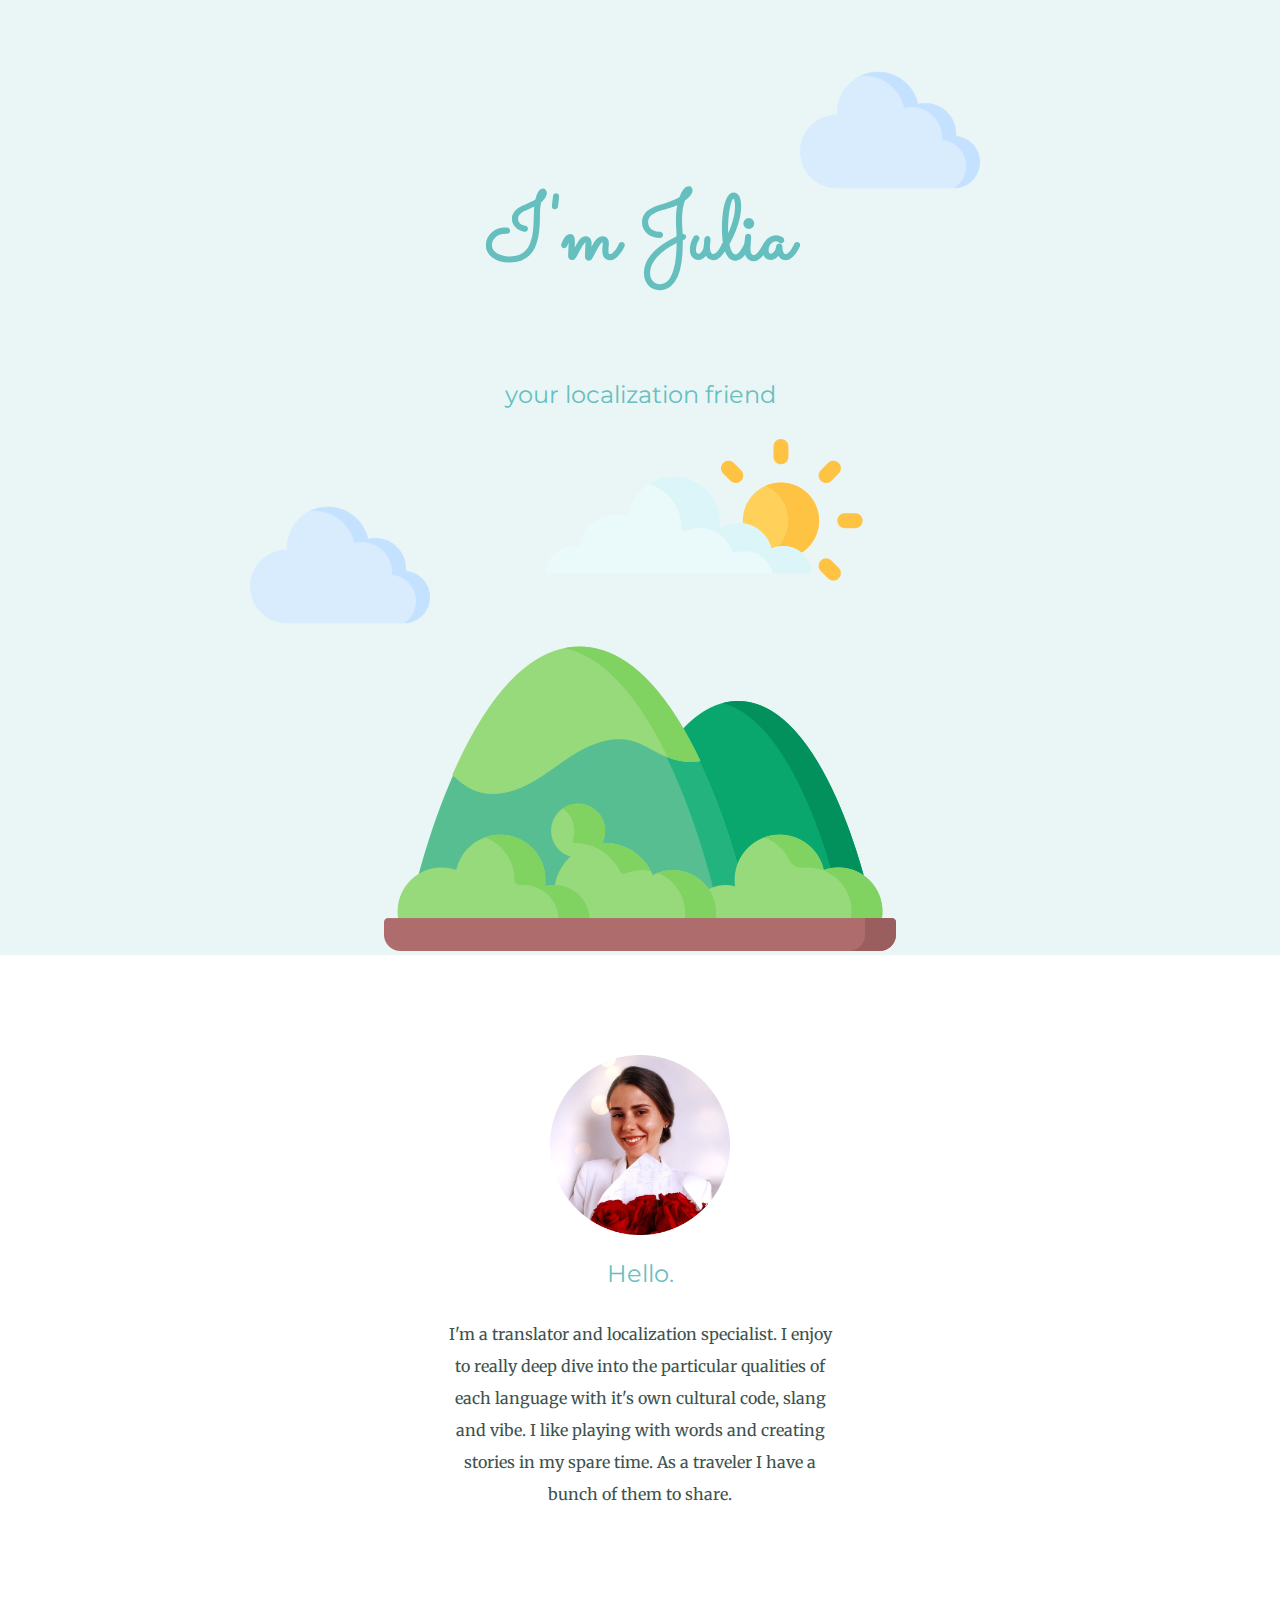
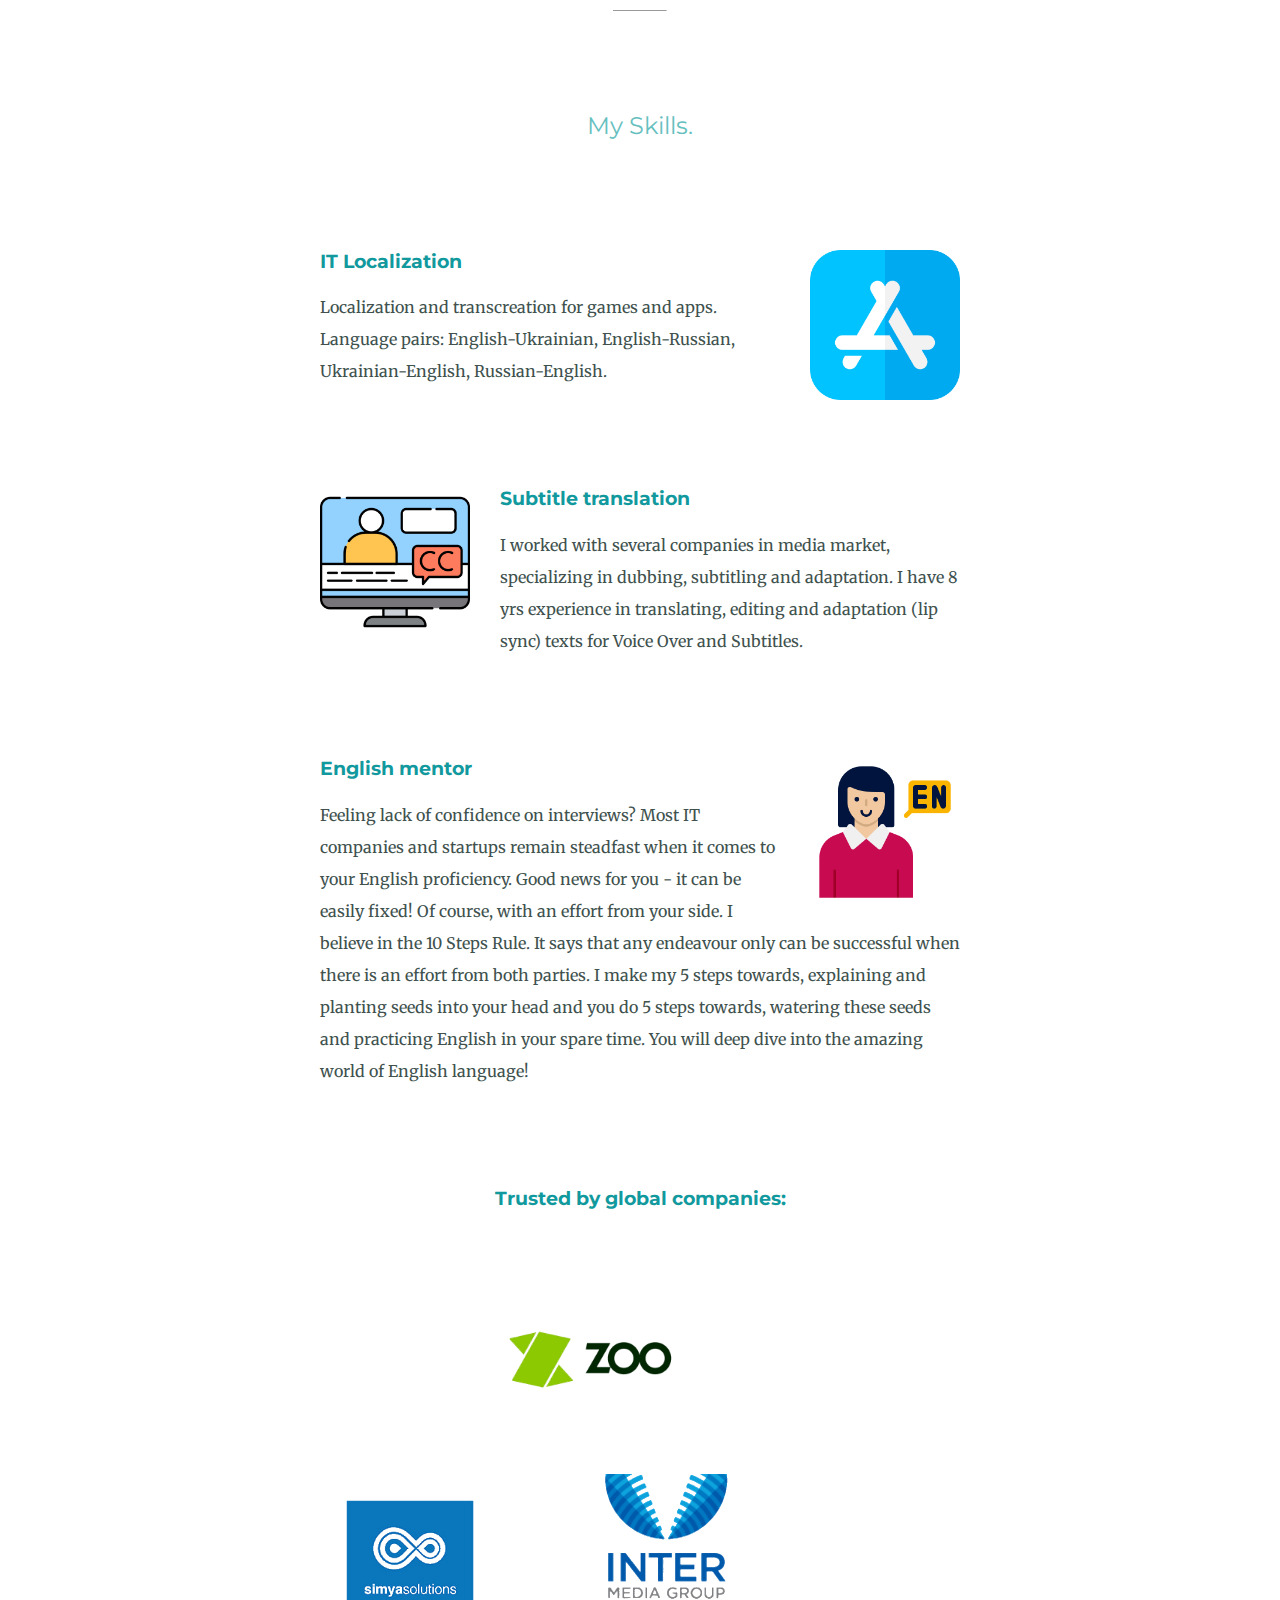
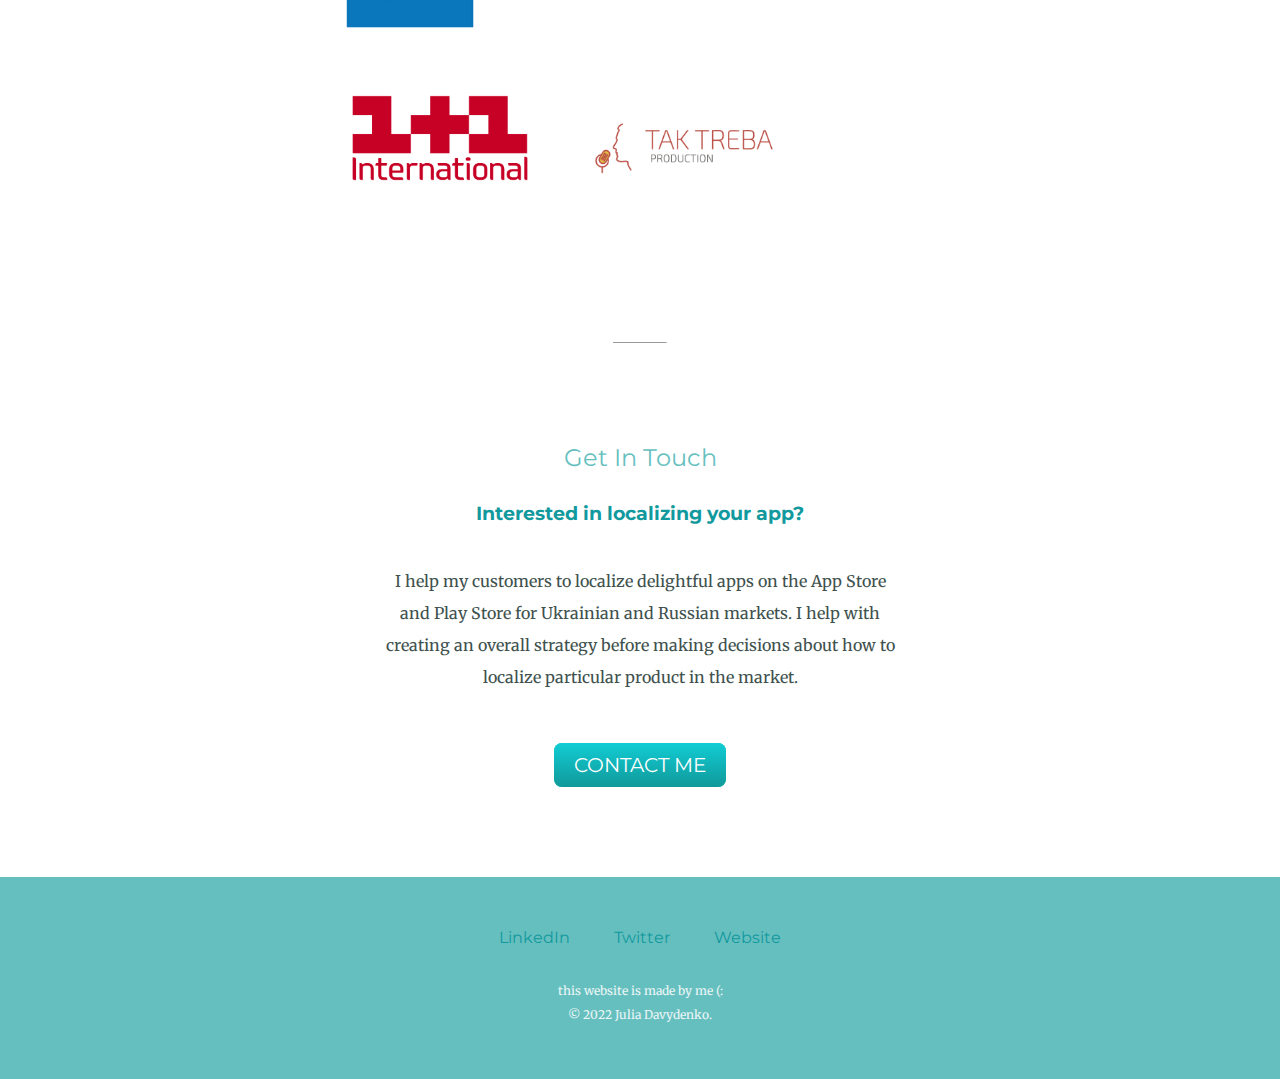
==== css-my site/index.html @ 2605bbd4 "Add files via upload" ====
<!DOCTYPE html>
<html lang="en" dir="ltr">

<head>
  <meta charset="utf-8">
  <title>Localization and translation services</title>
  <link rel="stylesheet" href="css/styles.css">
  <link rel="icon" href="favicon.ico">
  <link rel="preconnect" href="https://fonts.googleapis.com">
  <link rel="preconnect" href="https://fonts.gstatic.com" crossorigin>
  <link href="https://fonts.googleapis.com/css2?family=Merriweather&family=Montserrat:wght@200;400;700&family=Sacramento&display=swap" rel="stylesheet">
</head>

<body>
  <div class="top-container">
    <img class="top-cloud" src="images/cloud.png" alt="cloud-img">
    <h1>I'm Julia</h1>
    <h2>your localization friend</h2>
    <img class="bottom-cloud" src="images/cloud.png" alt="cloud-img">
    <img src="images/mountain.png" alt="mountain-img">
  </div>
  <div class="middle-container">
    <div class="profile">
      <img class="profilepic" src="images/profilepic.png" alt="profilepic">
      <h2>Hello.</h2>
      <p class="intro">I'm a translator and localization specialist. I enjoy to really deep dive into the particular qualities of each language with it's own cultural code, slang and vibe.
        I like playing with words and creating stories in my spare time. As a traveler I have a bunch of them to share.
      </p>
    </div>
    <hr>
    <div class="skills">
      <h2>My Skills.</h2>

      <div class="skill-row">
        <img class="app-store-pic" src="images/app-store.png" alt="app-store-pic">
        <h3>IT Localization</h3>
        <p>Localization and transcreation for games and apps.
          <br>Language pairs: English-Ukrainian, English-Russian, Ukrainian-English, Russian-English.
        </p>
      </div>
      <div class="skill-row">
        <img class="subtitle" src="images/subtitle.png" alt="subtitle-pic">
        <h3>Subtitle translation</h3>
        <p>I worked with several companies in media market, specializing in dubbing, subtitling and adaptation. I have 8 yrs experience in translating, editing and adaptation (lip sync) texts for Voice Over and Subtitles.
        </p>
        <div class="teacher">
                  <img class="english-teacher" src="images/teacher.png" alt="english-teacher">
                  <h3>English mentor</h3>
                  <p>Feeling lack of confidence on interviews?
                    Most IT companies and startups remain steadfast when it comes to your English proficiency.
                    Good news for you - it can be easily fixed!
                    Of course, with an effort from your side.
                    I believe in the 10 Steps Rule.
                    It says that any endeavour only can be successful when there is an effort from both parties.
                    I make my 5 steps towards, explaining and planting seeds into your head and you do 5 steps towards, watering these seeds and practicing English in your spare time.
                    You will deep dive into the amazing world of English language!</p>
                </div>

        <h3 class="clients">Trusted by global companies:</h3>
        <img class="zoodig" src="images/zoodig.png" alt="zoodigital">
        <img class="simya" src="images/simya.png" alt="simyasolutionsltd">
        <img class="inter" src="images/inter.png" alt="intermediagroup">
        <img class="oneone" src="images/1plus1.png" alt="1plus1international">
        <img class="taktreba" src="images/taktreba.png" alt="taktrebaproduction">


      </div>

    </div>
    <hr>
    <div class="contact-me">
      <h2>Get In Touch</h2>
      <h3>Interested in localizing your app?</h3>
      <p class="contact-message">I help my customers to localize delightful apps on the App Store and Play Store for Ukrainian and Russian markets.
        I help with creating an overall strategy before making decisions about how to localize particular product in the market. </p>
      <a class="btn" href="mailto:julietta12345@yahoo.com">CONTACT ME</a>
    </div>
  </div>


  <div class="bottom-container">
    <a class="footer-link" href="https://www.linkedin.com/in/yulia-davydenko-22311648/">LinkedIn</a>
    <a class="footer-link" href="https://twitter.com/Wandere80090184">Twitter</a>
    <a class="footer-link" href="https://www.appbrewery.co/">Website</a>
    <p class="copyright">this website is made by me (: <br>© 2022 Julia Davydenko.</p>
  </div>
</body>

</html>
---- css-my site/css/styles.css ----
body {
  background-color: white;
  color: #40514E;
  margin: 0;
  text-align: center;
  font-family: 'Merriweather', serif;
}

h1 {
  font-size: 562.5%;
  margin: 50px auto;
  font-family: 'Sacramento', cursive;
  color: #66BFBF;
  line-height: 2;
}

h2 {
  font-family: 'Montserrat', sans-serif;
  font-size: 2.5 rem;
  color: #66BFBF;
  font-weight: normal;
  padding-bottom: 10px;
}

h3 {
  font-family: 'Montserrat', sans-serif;
  color: #11999E;
}

p {
  line-height: 2;
}

hr {
  border: dotted #EAF6X6 6px;
  border-bottom: none;
  width: 4%;
  margin: 100px auto;
}

a {
  color: #11999E;
  font-family: 'Montserrat', sans-serif;
  margin: 10px 20px;
  text-decoration: none;
}

a:hover {
  color: #EAF6F6;
}
.clients {
  text-align: center;
}
.zoodig {
  height: 180px;
  width: 180px;
  margin-left: 180px;
  margin-right: 50px;
}
.simya {
  height: 180px;
  width: 180px;
  margin-right: 50px;
}
.inter {
  height: 125px;
  width: 125px;
  margin-left: 30px;
  padding-bottom: 55px;
  padding-top: 20px;
  padding-left: 20px;
  padding-right: 20px;
  margin-right: 30px;
}
.oneone {
  height: 100px;
  width: 200px;
  padding-left: 20px;
  padding-right: 20px;
  padding-top: 20px;
  padding-bottom: 50px;
}
.taktreba {
  height: 180px;
  width: 180px;
  margin-left: 30px;
}
.top-container {
  background-color: #EAF6F6;
  position: relative;
  padding-top: 100px;
}

.middle-container {
  position: relative;
  margin: 100px 0;
}

.bottom-container {
  background-color: #66BFBF;
  padding: 50px 0 20px;
}

.bottom-cloud {
  height: 180px;
  width: 180px;
  position: absolute;
  left: 250px;
  bottom: 300px;

}

.top-cloud {
  height: 180px;
  width: 180px;
  position: absolute;
  right: 300px;
  top: 40px;
}

.profilepic {
  height: 180px;
  width: 180px;
}


.app-store-pic {
  height: 150px;
  width: 150px;
  float: right;
  margin-left: 30px;
}

.subtitle {
  height: 150px;
  width: 150px;
  float: left;
  margin-right: 30px;
}

.english-teacher {
  height: 150px;
  width: 150px;
  float: right;
  margin-left: 30px;
}
.skill-row {
  width: 50%;
  margin: 100px auto 100px auto;
  text-align: left;
}

.teacher {
  margin: 100px auto 100px auto;
  text-align: left;
}
.pro {
  text-decoration: underline;
}

.intro {
  width: 30%;
  margin: auto;
}
.clients {
  margin: 100px auto 60px;
}

.contact-message {
  width: 40%;
  margin: 40px auto 60px;
}

.copyright {
  color: #EAF6F6;
  font-size: 0.75rem;
  padding: 20px 0;
}

.btn {
  background: #11cdd4;
  background-image: -webkit-linear-gradient(top, #11cdd4, #11999a);
  background-image: -moz-linear-gradient(top, #11cdd4, #11999a);
  background-image: -ms-linear-gradient(top, #11cdd4, #11999a);
  background-image: -o-linear-gradient(top, #11cdd4, #11999a);
  background-image: linear-gradient(to bottom, #11cdd4, #11999a);
  -webkit-border-radius: 8;
  -moz-border-radius: 8;
  border-radius: 8px;
  font-family: 'Montserrat', sans-serif;
  color: #ffffff;
  font-size: 20px;
  padding: 10px 20px 10px 20px;
  text-decoration: none;
}

.btn:hover {
  background: #30e3cb;
  background-image: -webkit-linear-gradient(top, #30e3cb, #2bc4ed);
  background-image: -moz-linear-gradient(top, #30e3cb, #2bc4ed);
  background-image: -ms-linear-gradient(top, #30e3cb, #2bc4ed);
  background-image: -o-linear-gradient(top, #30e3cb, #2bc4ed);
  background-image: linear-gradient(to bottom, #30e3cb, #2bc4ed);
  text-decoration: none;
}
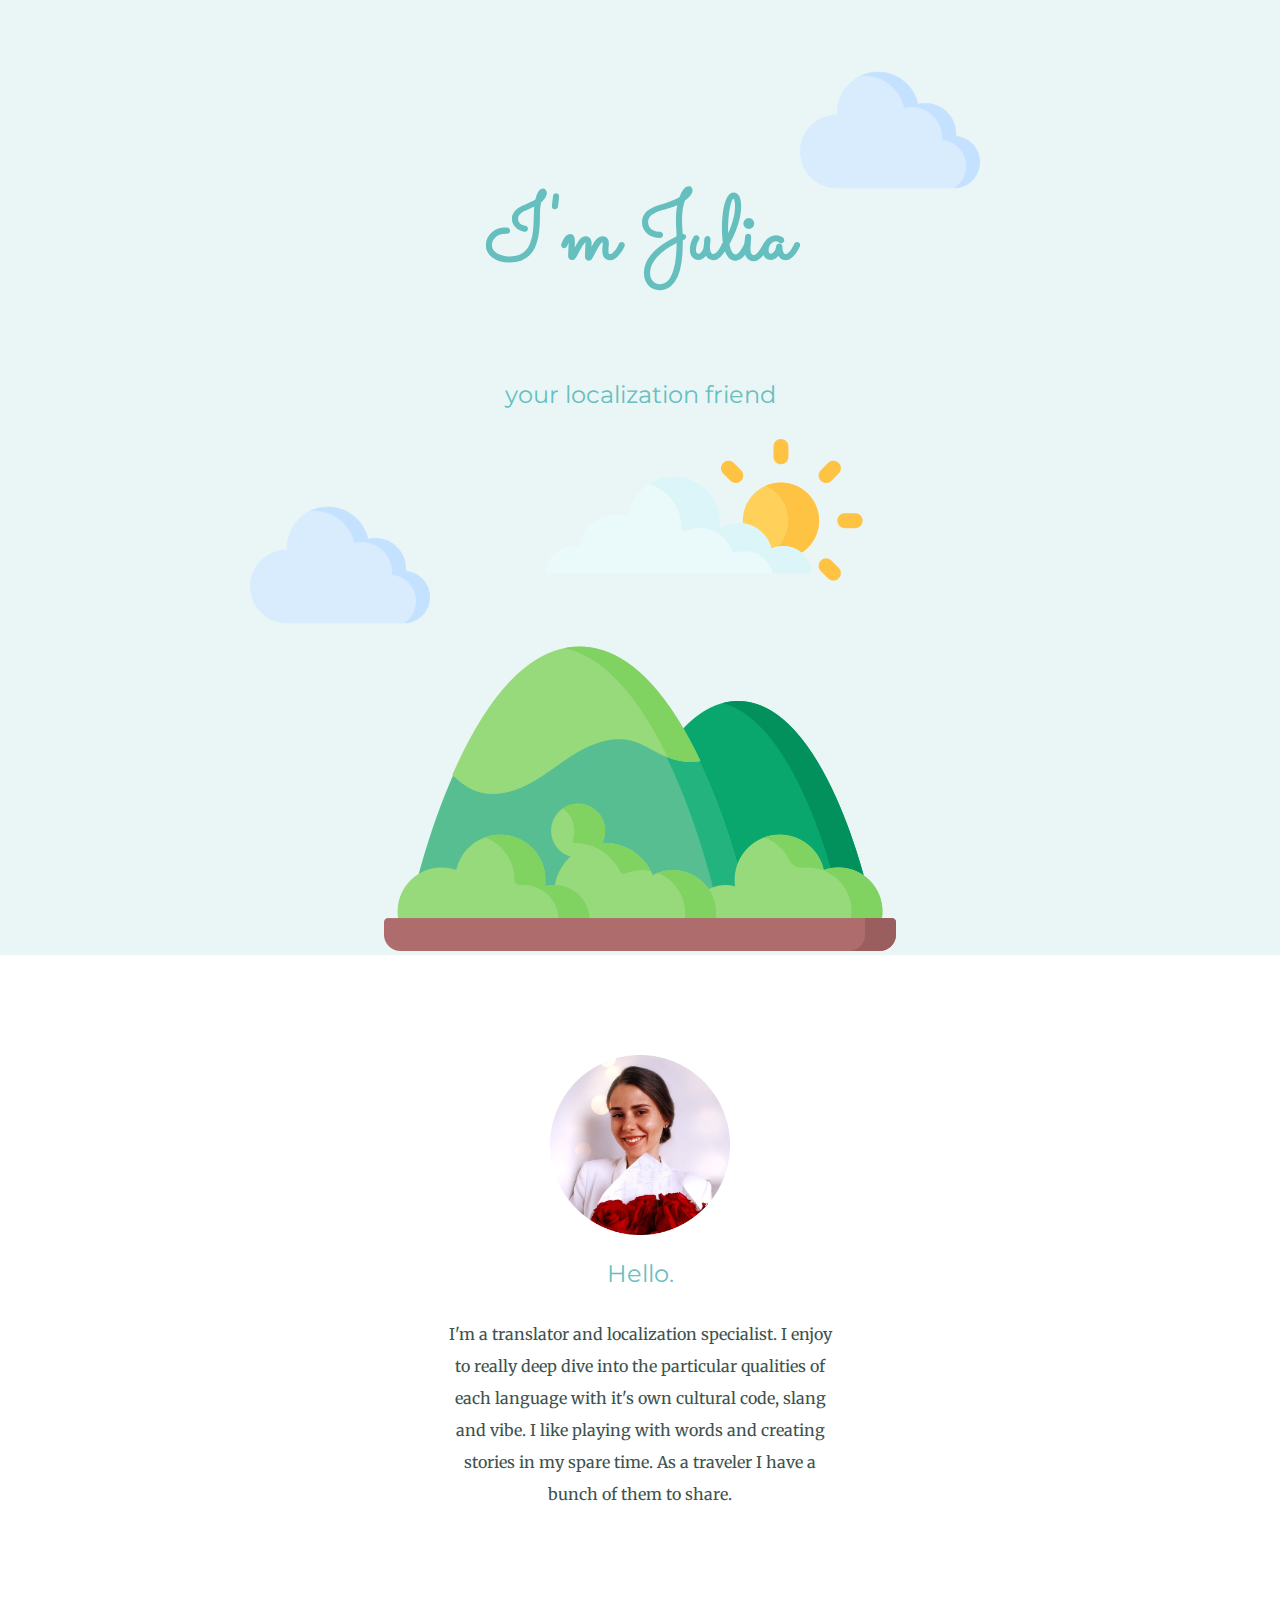
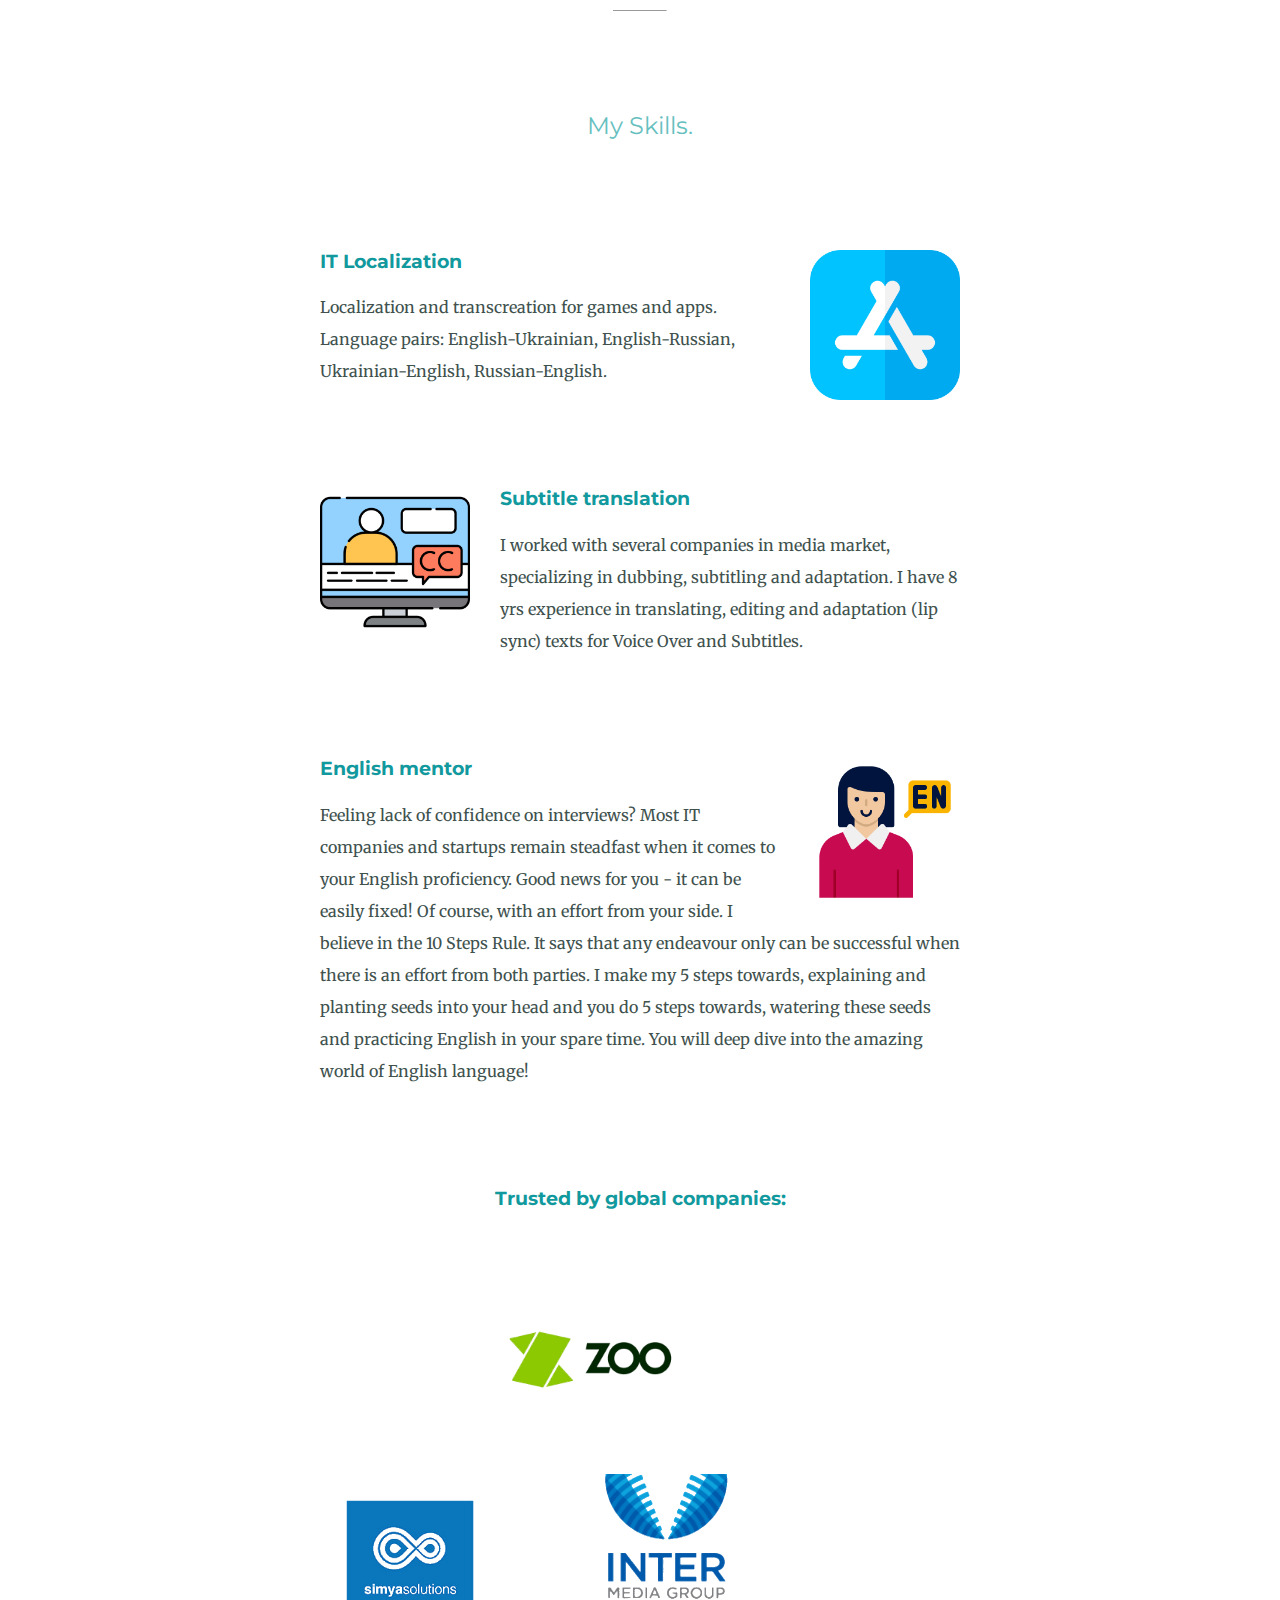
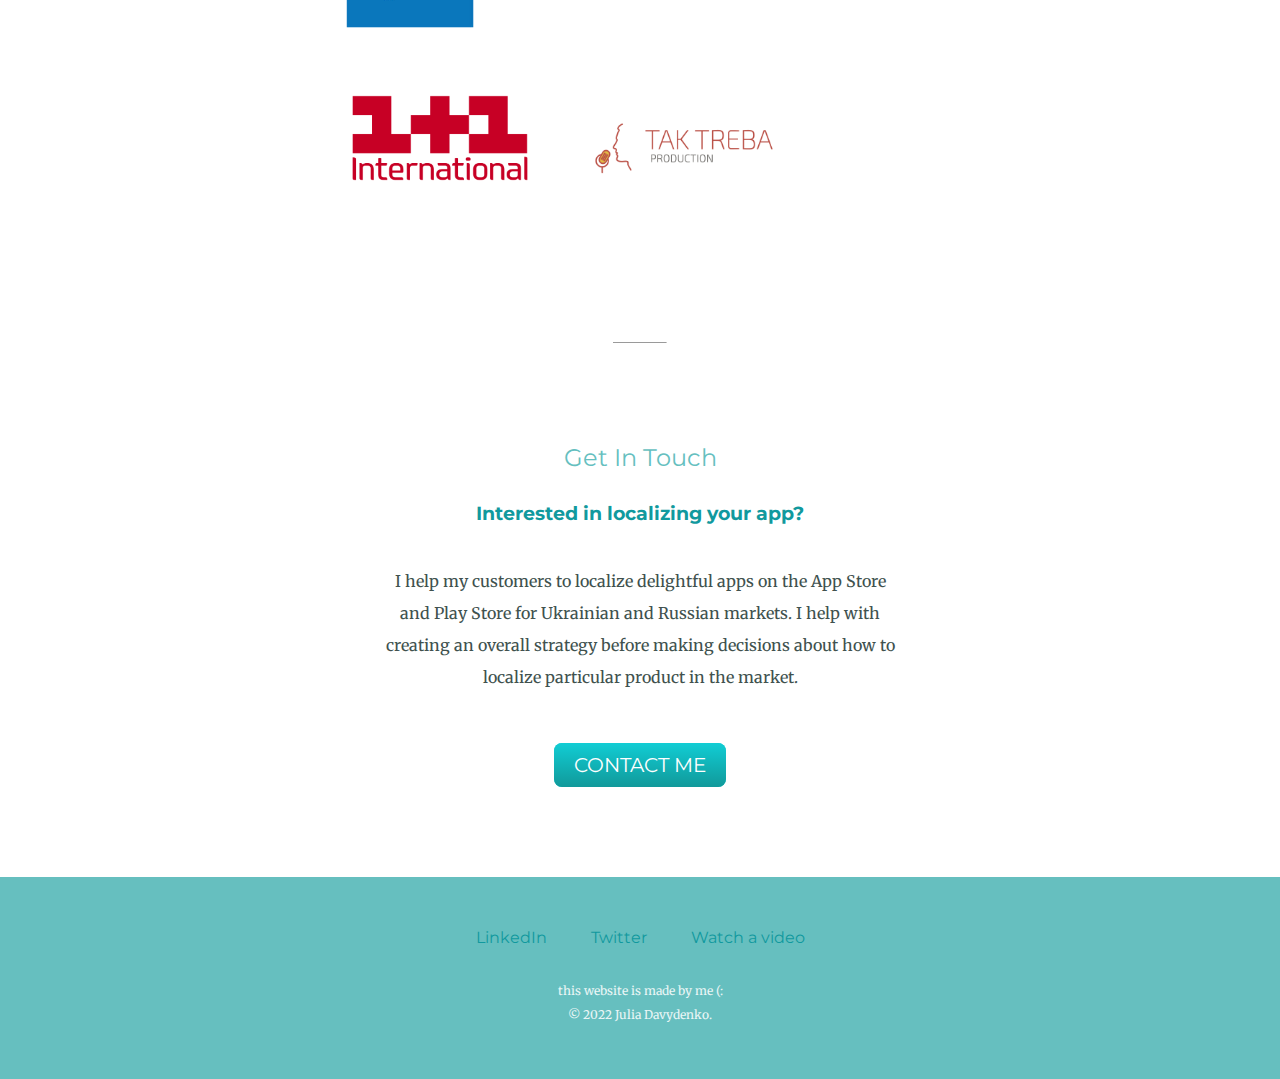
==== commit b7782087: "Update index.html" ====
--- a/css-my site/index.html
+++ b/css-my site/index.html
@@ -81,7 +81,7 @@
   <div class="bottom-container">
     <a class="footer-link" href="https://www.linkedin.com/in/yulia-davydenko-22311648/">LinkedIn</a>
     <a class="footer-link" href="https://twitter.com/Wandere80090184">Twitter</a>
-    <a class="footer-link" href="https://www.appbrewery.co/">Website</a>
+    <a class="footer-link" href="https://youtu.be/MdrbomyoFfU">Watch a video</a>
     <p class="copyright">this website is made by me (: <br>© 2022 Julia Davydenko.</p>
   </div>
 </body>
